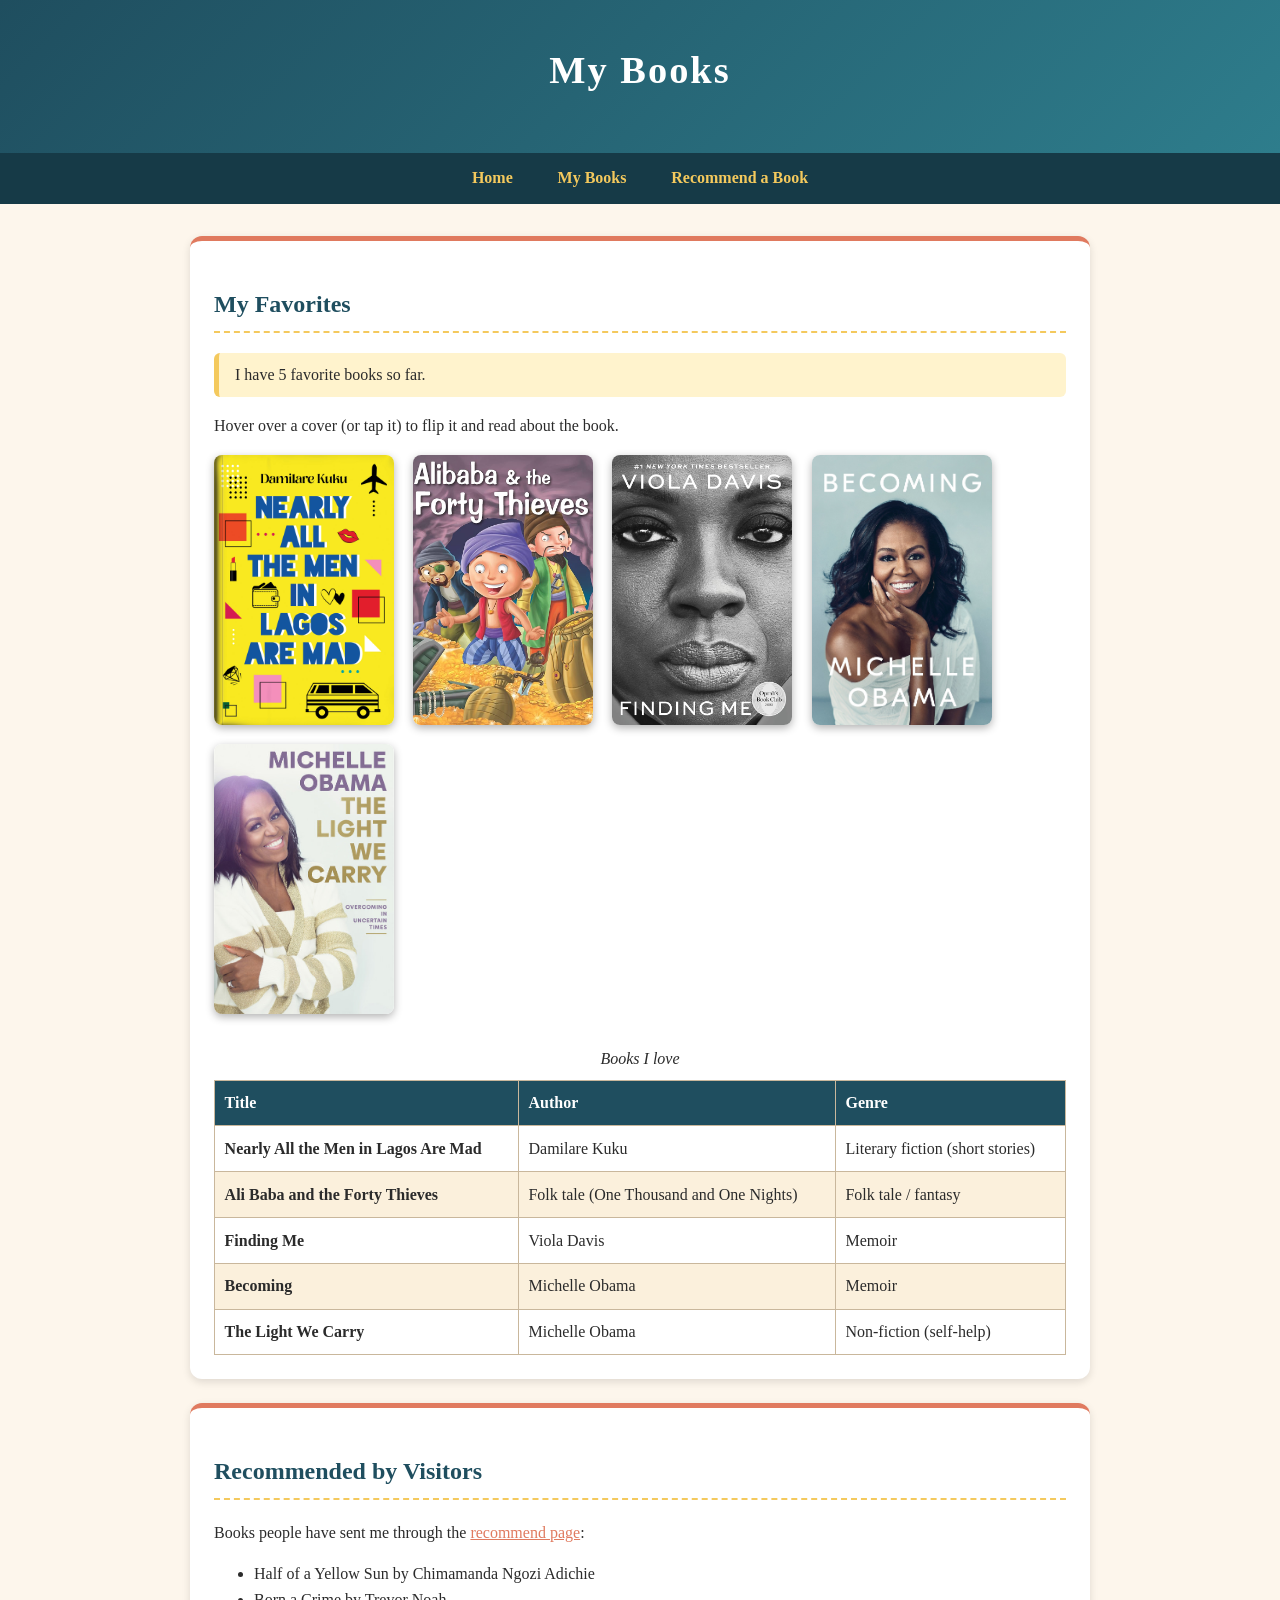
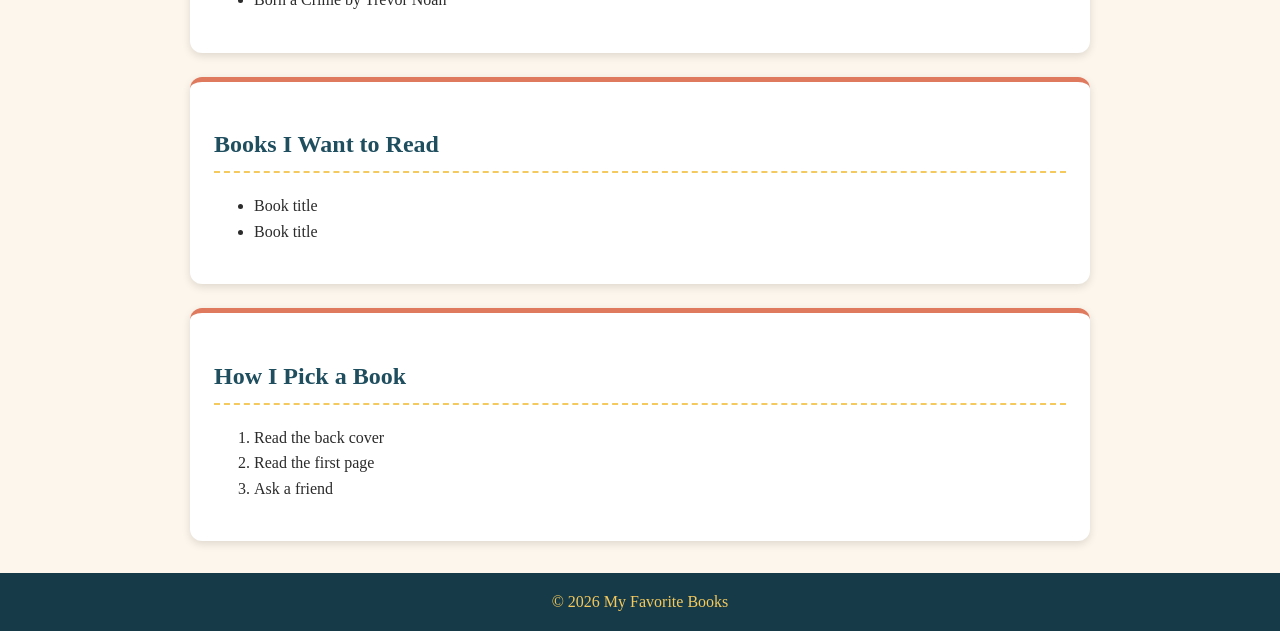
==== books.html @ 003898f9 "Add my favorite books website" ====
<!doctype html>
<html lang="en">
  <head>
    <meta charset="utf-8" />
    <meta name="viewport" content="width=device-width, initial-scale=1" />
    <title>My Books - My Favorite Books</title>
    <link rel="stylesheet" href="style.css" />
  </head>

  <body>
    <header>
      <h1>My Books</h1>
    </header>

    <nav>
      <ul>
        <li><a href="index.html">Home</a></li>
        <li><a href="books.html">My Books</a></li>
        <li><a href="contact.html">Recommend a Book</a></li>
      </ul>
    </nav>

    <main>
      <section>
        <h2>My Favorites</h2>
        <p id="book-count"></p>
        <p>Hover over a cover (or tap it) to flip it and read about the book.</p>

        <div class="covers">
          <div class="book" tabindex="0">
            <div class="book-inner">
              <div class="book-front">
                <img src="images/lagos.jpg" alt="Cover of Nearly All the Men in Lagos Are Mad" />
              </div>
              <div class="book-back">
                <h3>Nearly All the Men in Lagos Are Mad</h3>
                <p>Twelve short stories about love, dating and marriage in Lagos. Funny, bold and very honest.</p>
              </div>
            </div>
          </div>

          <div class="book" tabindex="0">
            <div class="book-inner">
              <div class="book-front">
                <img src="images/alibaba.jpg" alt="Cover of Ali Baba and the Forty Thieves" />
              </div>
              <div class="book-back">
                <h3>Ali Baba and the Forty Thieves</h3>
                <p>A poor woodcutter finds a thieves' secret cave and a magic password. Clever Morgiana saves the day.</p>
              </div>
            </div>
          </div>

          <div class="book" tabindex="0">
            <div class="book-inner">
              <div class="book-front">
                <img src="images/findingme.jpg" alt="Cover of Finding Me by Viola Davis" />
              </div>
              <div class="book-back">
                <h3>Finding Me</h3>
                <p>Viola Davis tells the story of growing up in hardship and finding her voice and her purpose.</p>
              </div>
            </div>
          </div>

          <div class="book" tabindex="0">
            <div class="book-inner">
              <div class="book-front">
                <img src="images/becoming.jpg" alt="Cover of Becoming by Michelle Obama" />
              </div>
              <div class="book-back">
                <h3>Becoming</h3>
                <p>Michelle Obama's memoir, from her childhood in Chicago to her years as First Lady.</p>
              </div>
            </div>
          </div>

          <div class="book" tabindex="0">
            <div class="book-inner">
              <div class="book-front">
                <img src="images/light.jpg" alt="Cover of The Light We Carry by Michelle Obama" />
              </div>
              <div class="book-back">
                <h3>The Light We Carry</h3>
                <p>Michelle Obama shares the habits and lessons that help her stay steady in uncertain times.</p>
              </div>
            </div>
          </div>
        </div>

        <table>
          <caption>Books I love</caption>
          <thead>
            <tr>
              <th>Title</th>
              <th>Author</th>
              <th>Genre</th>
            </tr>
          </thead>
          <tbody>
            <tr>
              <th>Nearly All the Men in Lagos Are Mad</th>
              <td>Damilare Kuku</td>
              <td>Literary fiction (short stories)</td>
            </tr>
            <tr>
              <th>Ali Baba and the Forty Thieves</th>
              <td>Folk tale (One Thousand and One Nights)</td>
              <td>Folk tale / fantasy</td>
            </tr>
            <tr>
              <th>Finding Me</th>
              <td>Viola Davis</td>
              <td>Memoir</td>
            </tr>
            <tr>
              <th>Becoming</th>
              <td>Michelle Obama</td>
              <td>Memoir</td>
            </tr>
            <tr>
              <th>The Light We Carry</th>
              <td>Michelle Obama</td>
              <td>Non-fiction (self-help)</td>
            </tr>
          </tbody>
        </table>
      </section>

      <section>
        <h2>Recommended by Visitors</h2>
        <p>Books people have sent me through the <a href="contact.html">recommend page</a>:</p>
        <ul id="recommended"></ul>
      </section>

      <section>
        <h2>Books I Want to Read</h2>
        <ul>
          <li>Book title</li>
          <li>Book title</li>
        </ul>
      </section>

      <section>
        <h2>How I Pick a Book</h2>
        <ol>
          <li>Read the back cover</li>
          <li>Read the first page</li>
          <li>Ask a friend</li>
        </ol>
      </section>
    </main>

    <footer>
      <p>&copy; 2026 My Favorite Books</p>
    </footer>

    <script src="script.js"></script>
    <script>
      showBookCount();
      showRecommended();
    </script>
  </body>
</html>
---- style.css ----
/* ---------- Basics ---------- */
body {
  font-family: Georgia, serif;
  background-color: #fdf6ec;
  color: #2b2b2b;
  line-height: 1.6;
  margin: 0;
}

/* ---------- Header ---------- */
header {
  background: linear-gradient(135deg, #1f4e5f, #2e7d8c);
  color: white;
  text-align: center;
  padding: 2.5em 1em;
}

header h1 {
  margin: 0 0 0.3em 0;
  font-size: 2.4em;
  letter-spacing: 2px;
}

header p {
  margin: 0;
  font-style: italic;
}

/* ---------- Navigation ---------- */
nav {
  background-color: #163a47;
}

nav ul {
  display: flex;
  justify-content: center;
  gap: 1em;
  list-style: none;
  margin: 0;
  padding: 0.8em;
}

nav a:link,
nav a:visited {
  color: #f4c95d;
  text-decoration: none;
  font-weight: bold;
  padding: 0.4em 0.9em;
  border-radius: 20px;
}

nav a:hover {
  background-color: #f4c95d;
  color: #163a47;
}

/* ---------- Main content ---------- */
main {
  max-width: 900px;
  margin: 2em auto;
  padding: 0 1em;
}

article,
section,
aside {
  background-color: white;
  padding: 1.5em;
  margin-bottom: 1.5em;
  border-radius: 12px;
  border-top: 5px solid #e07a5f;
  box-shadow: 0 3px 8px rgba(0, 0, 0, 0.12);
}

h2 {
  color: #1f4e5f;
  border-bottom: 2px dashed #f4c95d;
  padding-bottom: 0.3em;
}

/* Links inside the page content */
main a:link {
  color: #e07a5f;
}

main a:visited {
  color: #8a5a8a;
}

main a:hover {
  text-decoration: none;
}

/* Messages written by JavaScript */
#welcome,
#book-count {
  background-color: #fff3cd;
  border-left: 5px solid #f4c95d;
  padding: 0.6em 1em;
  border-radius: 6px;
}

/* ---------- Images ---------- */
img {
  max-width: 100%;
  height: auto;
}

article img {
  max-width: 500px;
  border-radius: 8px;
}

/* ---------- Book covers (flip cards) ---------- */
.covers {
  display: flex;
  flex-wrap: wrap;
  gap: 1.2em;
  margin-bottom: 1.5em;
}

.book {
  width: 180px;
  height: 270px;
  perspective: 1000px;
}

.book-inner {
  position: relative;
  width: 100%;
  height: 100%;
  transition: transform 0.7s;
  transform-style: preserve-3d;
}

.book:hover .book-inner,
.book:focus .book-inner {
  transform: rotateY(180deg);
}

.book-front,
.book-back {
  position: absolute;
  width: 100%;
  height: 100%;
  backface-visibility: hidden;
  border-radius: 8px;
  box-shadow: 0 3px 8px rgba(0, 0, 0, 0.3);
}

.book-front img {
  width: 100%;
  height: 100%;
  object-fit: cover;
  border-radius: 8px;
}

.book-back {
  transform: rotateY(180deg);
  background-color: #1f4e5f;
  color: white;
  padding: 0.8em;
  box-sizing: border-box;
  overflow: auto;
  font-size: 0.85em;
}

.book-back h3 {
  color: #f4c95d;
  margin: 0 0 0.4em 0;
  font-size: 1em;
}

.book-back p {
  margin: 0;
}

/* ---------- Table ---------- */
table {
  border-collapse: collapse;
  width: 100%;
}

caption {
  font-style: italic;
  padding: 0.5em;
}

th,
td {
  border: 1px solid #c9b79c;
  padding: 0.6em;
  text-align: left;
}

thead th {
  background-color: #1f4e5f;
  color: white;
}

tbody tr:nth-child(even) {
  background-color: #fbf0dc;
}

/* ---------- Form ---------- */
form {
  max-width: 450px;
  margin: 0 auto;
  background-color: white;
  padding: 1.5em;
  border-radius: 12px;
  border-top: 5px solid #e07a5f;
  box-shadow: 0 3px 8px rgba(0, 0, 0, 0.12);
}

input[type="text"],
input[type="email"],
select,
textarea {
  width: 100%;
  padding: 0.5em;
  box-sizing: border-box;
  border: 1px solid #c9b79c;
  border-radius: 6px;
  font-family: inherit;
}

input:focus,
select:focus,
textarea:focus {
  outline: 2px solid #f4c95d;
}

fieldset {
  margin-bottom: 1em;
  border: 1px solid #c9b79c;
  border-radius: 8px;
}

legend {
  color: #1f4e5f;
  font-weight: bold;
}

button {
  background-color: #e07a5f;
  color: white;
  border: none;
  padding: 0.7em 1.4em;
  border-radius: 20px;
  font-size: 1em;
  cursor: pointer;
}

button:hover {
  background-color: #c4573c;
}

/* ---------- Footer ---------- */
footer {
  background-color: #163a47;
  color: #f4c95d;
  text-align: center;
  padding: 1em;
  margin-top: 2em;
}

footer p {
  margin: 0;
}

/* ---------- Small screens ---------- */
@media (width <= 40em) {
  header h1 {
    font-size: 1.8em;
  }

  nav ul {
    flex-direction: column;
    align-items: center;
  }

  .covers {
    justify-content: center;
  }
}
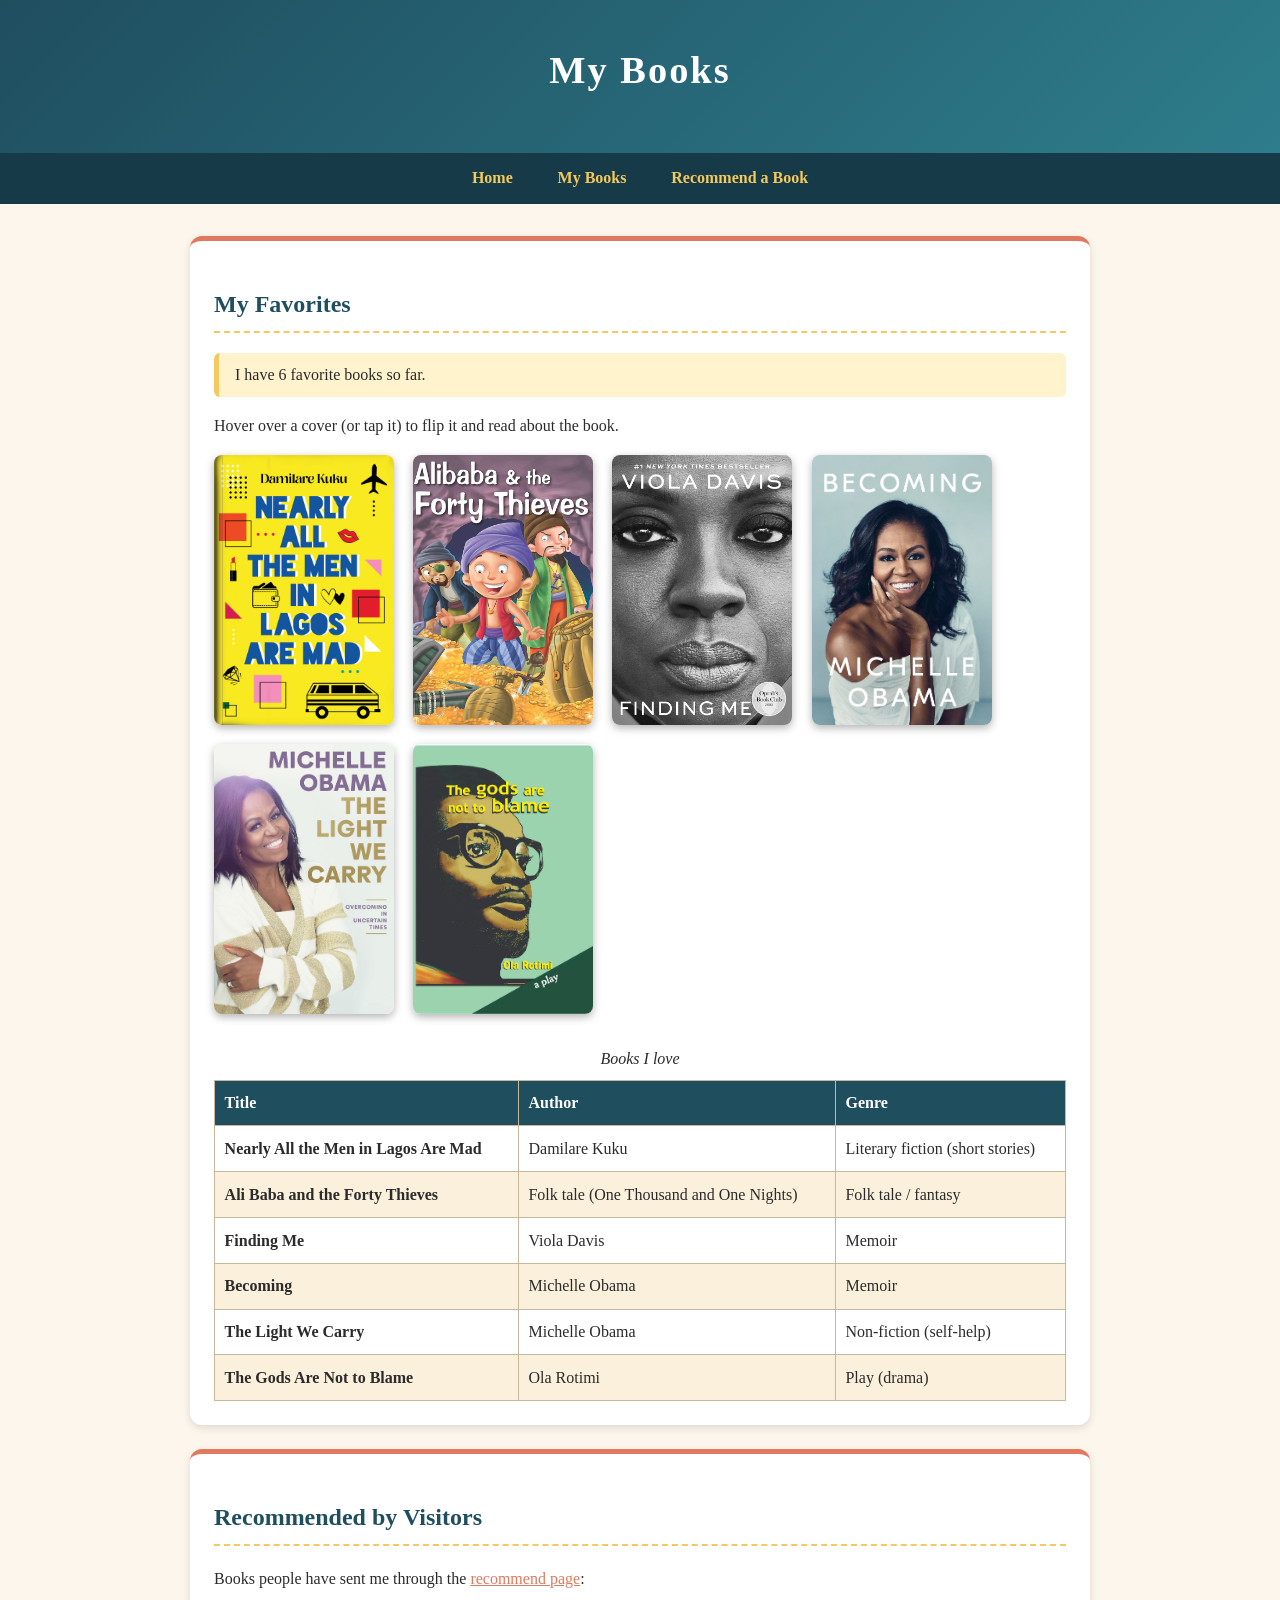
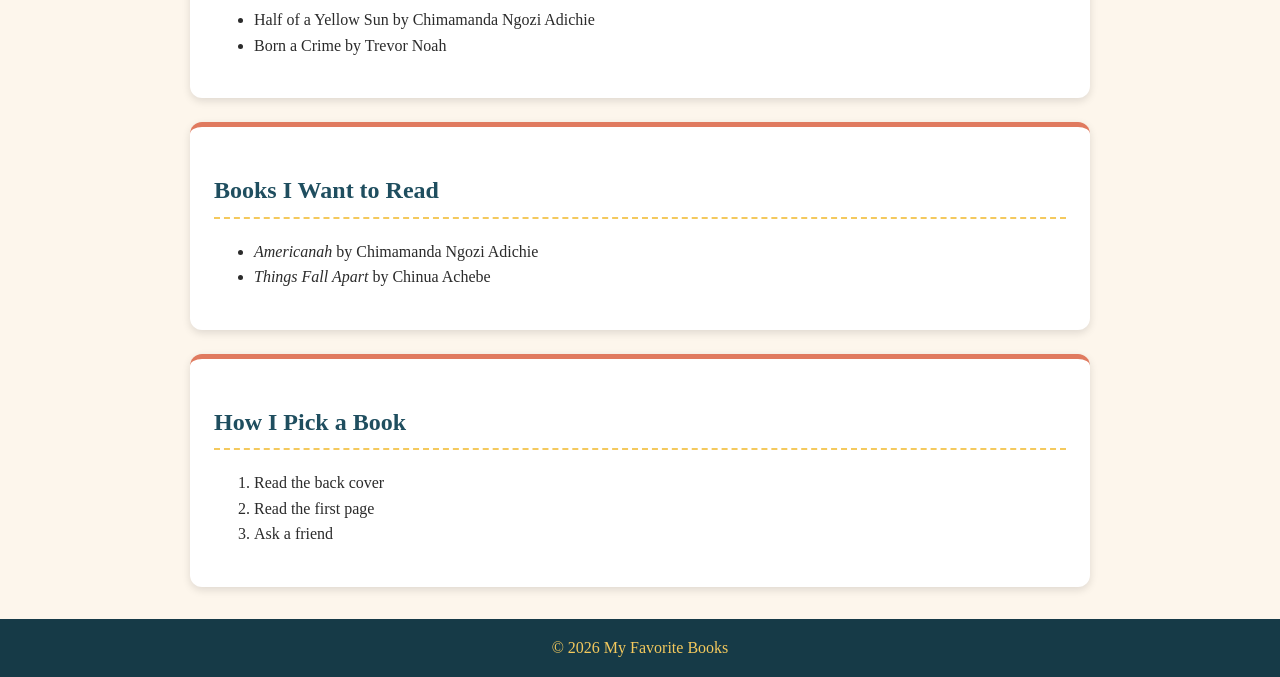
==== commit cf90d12e: "Add The Gods Are Not to Blame" ====
--- a/books.html
+++ b/books.html
@@ -86,6 +86,18 @@
               </div>
             </div>
           </div>
+
+          <div class="book" tabindex="0">
+            <div class="book-inner">
+              <div class="book-front">
+                <img src="images/gods.jpg" alt="Cover of The Gods Are Not to Blame by Ola Rotimi" />
+              </div>
+              <div class="book-back">
+                <h3>The Gods Are Not to Blame</h3>
+                <p>Ola Rotimi's play retells the story of Oedipus in a Yoruba kingdom, where a king's fate catches up with him.</p>
+              </div>
+            </div>
+          </div>
         </div>
 
         <table>
@@ -123,6 +135,11 @@
               <td>Michelle Obama</td>
               <td>Non-fiction (self-help)</td>
             </tr>
+            <tr>
+              <th>The Gods Are Not to Blame</th>
+              <td>Ola Rotimi</td>
+              <td>Play (drama)</td>
+            </tr>
           </tbody>
         </table>
       </section>
@@ -136,8 +153,8 @@
       <section>
         <h2>Books I Want to Read</h2>
         <ul>
-          <li>Book title</li>
-          <li>Book title</li>
+          <li><em>Americanah</em> by Chimamanda Ngozi Adichie</li>
+          <li><em>Things Fall Apart</em> by Chinua Achebe</li>
         </ul>
       </section>
 
